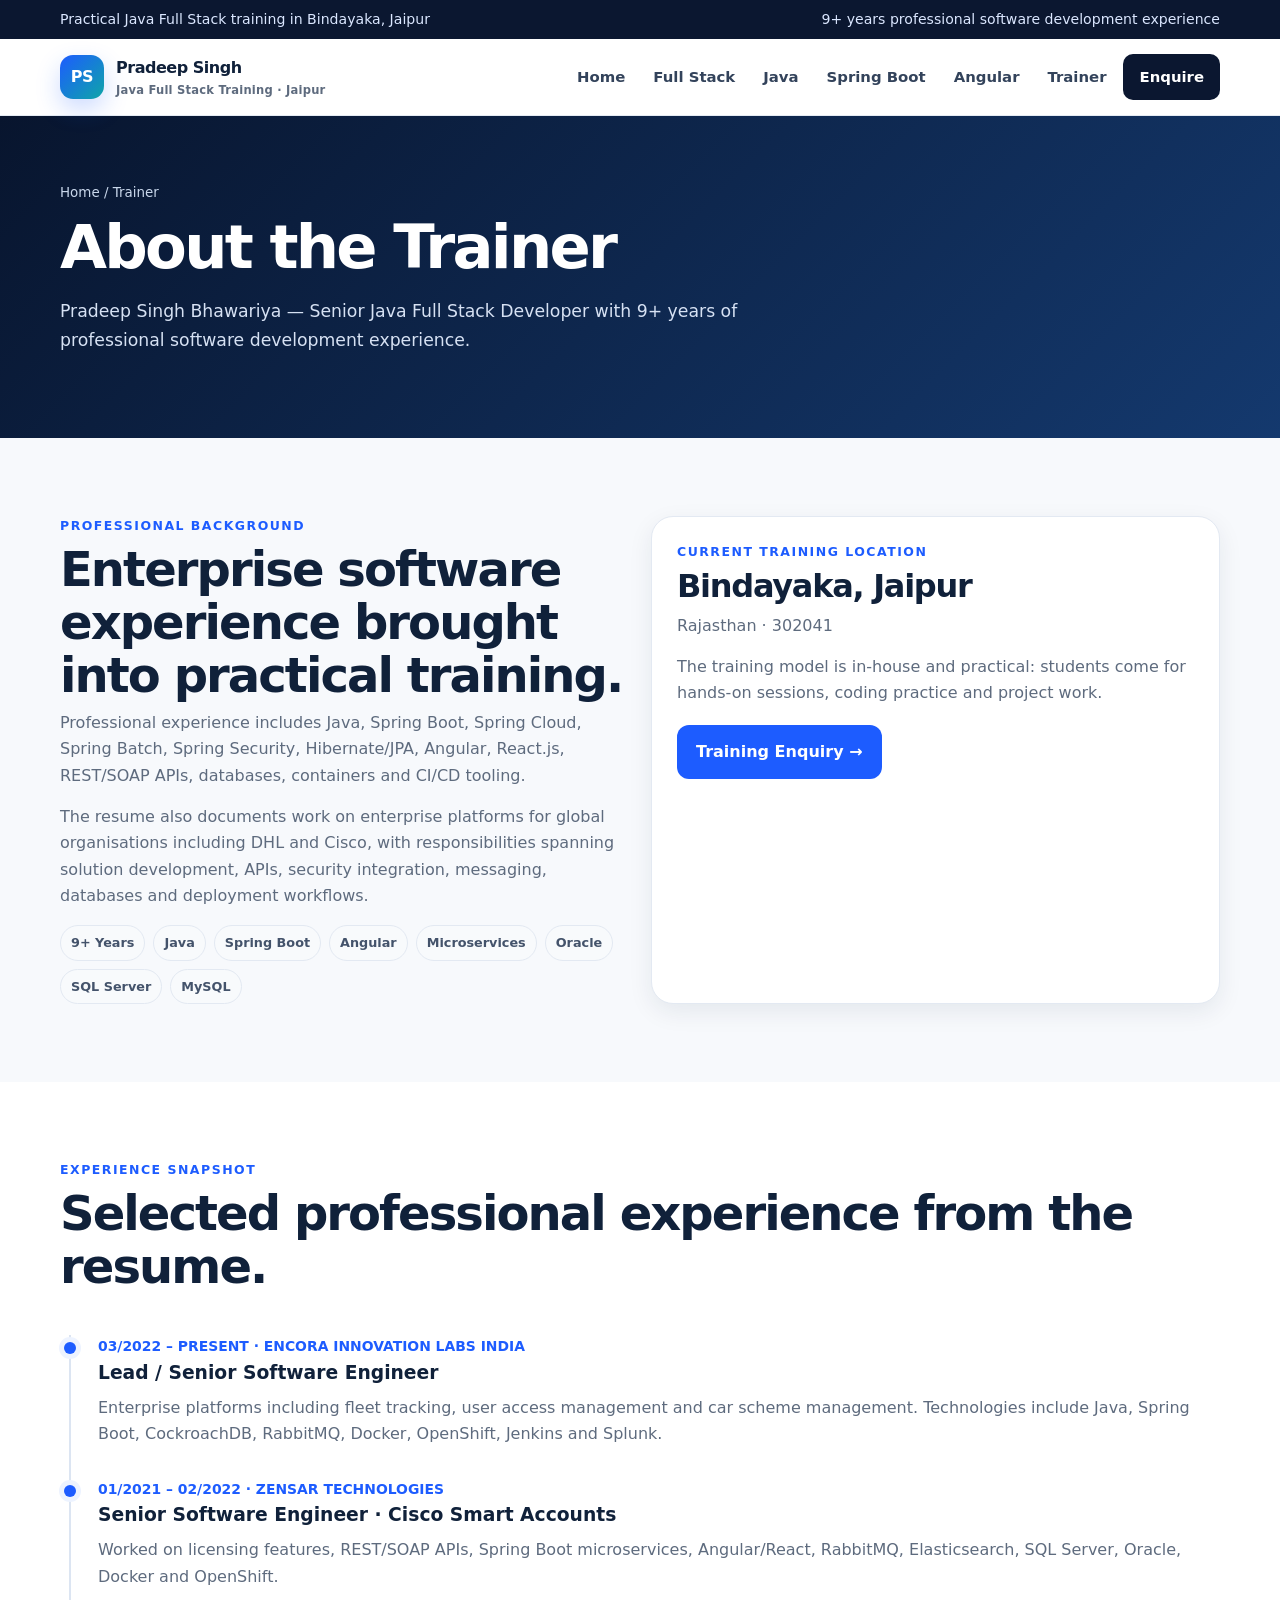
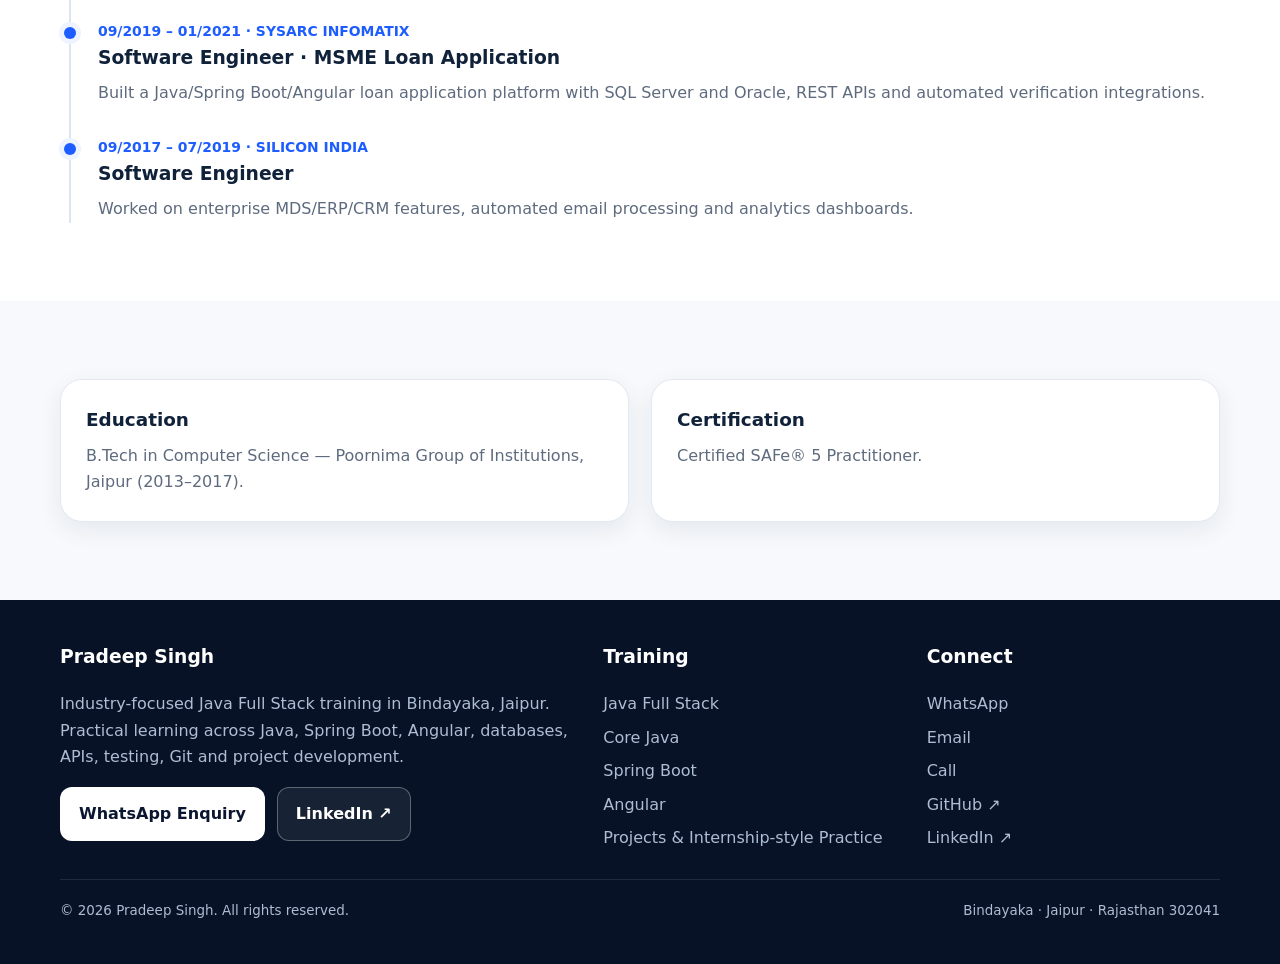
==== about.html @ 0e0c2e26 "'website'" ====
<!doctype html>
<html lang="en">
<head>
<meta charset="utf-8">
<meta name="viewport" content="width=device-width, initial-scale=1">
<meta name="theme-color" content="#0b1730">
<link rel="icon" href="data:image/svg+xml,%3Csvg xmlns='http://www.w3.org/2000/svg' viewBox='0 0 64 64'%3E%3Crect width='64' height='64' rx='16' fill='%231d5cff'/%3E%3Ctext x='32' y='41' text-anchor='middle' font-family='Arial' font-size='25' font-weight='700' fill='white'%3EPS%3C/text%3E%3C/svg%3E">
<link rel="stylesheet" href="styles.css">
<title>About Pradeep Singh | Java Full Stack Developer & Trainer Jaipur</title>
<meta name="description" content="About Pradeep Singh Bhawariya, Senior Java Full Stack Developer with 9+ years of experience across Java, Spring Boot, Angular, microservices, databases and enterprise software development.">
<link rel="canonical" href="https://psrofficial07.github.io/java-fullstack-training/about.html">
<meta property="og:type" content="website">
<meta property="og:title" content="About Pradeep Singh | Java Full Stack Developer & Trainer Jaipur">
<meta property="og:description" content="About Pradeep Singh Bhawariya, Senior Java Full Stack Developer with 9+ years of experience across Java, Spring Boot, Angular, microservices, databases and enterprise software development.">
<meta property="og:url" content="https://psrofficial07.github.io/java-fullstack-training/about.html">

</head>
<body>
<div class="topbar"><div class="container"><span>Practical Java Full Stack training in Bindayaka, Jaipur</span><span>9+ years professional software development experience</span></div></div>

<header class="header">
  <div class="container nav-wrap">
    <a class="brand" href="index.html" aria-label="Pradeep Singh Java Full Stack Training home">
      <span class="logo">PS</span>
      <span>Pradeep Singh<small>Java Full Stack Training · Jaipur</small></span>
    </a>
    <button class="menu-toggle" aria-label="Open navigation" aria-expanded="false">☰</button>
    <nav class="site-nav" aria-label="Main navigation">
      <a href="index.html">Home</a>
      <a href="full-stack-training.html">Full Stack</a>
      <a href="java-training-jaipur.html">Java</a>
      <a href="spring-boot-training-jaipur.html">Spring Boot</a>
      <a href="angular-training-jaipur.html">Angular</a>
      <a href="about.html">Trainer</a>
      <a class="nav-cta" href="contact.html">Enquire</a>
    </nav>
  </div>
</header>
<main><section class="page-hero"><div class="container"><div class="breadcrumb">Home / Trainer</div><h1>About the Trainer</h1><p>Pradeep Singh Bhawariya — Senior Java Full Stack Developer with 9+ years of professional software development experience.</p></div></section><section class="section"><div class="container grid-2"><div><div class="kicker">Professional background</div><h2>Enterprise software experience brought into practical training.</h2><p class="section-intro">Professional experience includes Java, Spring Boot, Spring Cloud, Spring Batch, Spring Security, Hibernate/JPA, Angular, React.js, REST/SOAP APIs, databases, containers and CI/CD tooling.</p><p class="section-intro" style="margin-top:15px">The resume also documents work on enterprise platforms for global organisations including DHL and Cisco, with responsibilities spanning solution development, APIs, security integration, messaging, databases and deployment workflows.</p><div class="pill-row"><span class="pill">9+ Years</span><span class="pill">Java</span><span class="pill">Spring Boot</span><span class="pill">Angular</span><span class="pill">Microservices</span><span class="pill">Oracle</span><span class="pill">SQL Server</span><span class="pill">MySQL</span></div></div><div class="card"><div class="kicker">Current training location</div><h2 style="font-size:2rem">Bindayaka, Jaipur</h2><p>Rajasthan · 302041</p><p style="margin-top:15px;color:var(--muted)">The training model is in-house and practical: students come for hands-on sessions, coding practice and project work.</p><a class="btn btn-blue" style="margin-top:18px" href="contact.html">Training Enquiry →</a></div></div></section><section class="section alt"><div class="container"><div class="section-head"><div><div class="kicker">Experience snapshot</div><h2>Selected professional experience from the resume.</h2></div></div><div class="timeline"><div class="timeline-item"><div class="meta">03/2022 – PRESENT · ENCORA INNOVATION LABS INDIA</div><h3>Lead / Senior Software Engineer</h3><p>Enterprise platforms including fleet tracking, user access management and car scheme management. Technologies include Java, Spring Boot, CockroachDB, RabbitMQ, Docker, OpenShift, Jenkins and Splunk.</p></div><div class="timeline-item"><div class="meta">01/2021 – 02/2022 · ZENSAR TECHNOLOGIES</div><h3>Senior Software Engineer · Cisco Smart Accounts</h3><p>Worked on licensing features, REST/SOAP APIs, Spring Boot microservices, Angular/React, RabbitMQ, Elasticsearch, SQL Server, Oracle, Docker and OpenShift.</p></div><div class="timeline-item"><div class="meta">09/2019 – 01/2021 · SYSARC INFOMATIX</div><h3>Software Engineer · MSME Loan Application</h3><p>Built a Java/Spring Boot/Angular loan application platform with SQL Server and Oracle, REST APIs and automated verification integrations.</p></div><div class="timeline-item"><div class="meta">09/2017 – 07/2019 · SILICON INDIA</div><h3>Software Engineer</h3><p>Worked on enterprise MDS/ERP/CRM features, automated email processing and analytics dashboards.</p></div></div></div></section><section class="section"><div class="container"><div class="grid-2"><div class="card"><h3>Education</h3><p>B.Tech in Computer Science — Poornima Group of Institutions, Jaipur (2013–2017).</p></div><div class="card"><h3>Certification</h3><p>Certified SAFe® 5 Practitioner.</p></div></div></div></section></main>

<footer class="footer">
  <div class="container">
    <div class="footer-grid">
      <div>
        <h3>Pradeep Singh</h3>
        <p>Industry-focused Java Full Stack training in Bindayaka, Jaipur. Practical learning across Java, Spring Boot, Angular, databases, APIs, testing, Git and project development.</p>
        <div class="actions" style="margin-top:16px">
          <a class="btn btn-primary" data-whatsapp data-message="Hi Pradeep, I found your website and would like to discuss Java Full Stack training in Jaipur.">WhatsApp Enquiry</a>
          <a class="btn btn-outline" data-linkedin target="_blank" rel="noopener">LinkedIn ↗</a>
        </div>
      </div>
      <div>
        <h3>Training</h3>
        <div class="footer-links">
          <a href="full-stack-training.html">Java Full Stack</a>
          <a href="java-training-jaipur.html">Core Java</a>
          <a href="spring-boot-training-jaipur.html">Spring Boot</a>
          <a href="angular-training-jaipur.html">Angular</a>
          <a href="projects.html">Projects & Internship-style Practice</a>
        </div>
      </div>
      <div>
        <h3>Connect</h3>
        <div class="footer-links">
          <a data-whatsapp data-message="Hi Pradeep, I would like to enquire about your training.">WhatsApp</a>
          <a data-email>Email</a>
          <a data-phone>Call</a>
          <a data-github target="_blank" rel="noopener">GitHub ↗</a>
          <a data-linkedin target="_blank" rel="noopener">LinkedIn ↗</a>
        </div>
      </div>
    </div>
    <div class="footer-bottom">
      <span>© <span data-year></span> Pradeep Singh. All rights reserved.</span>
      <span>Bindayaka · Jaipur · Rajasthan 302041</span>
    </div>
  </div>
</footer>
<script src="site-config.js"></script><script src="script.js"></script>
</body></html>
---- styles.css ----
:root {
  --ink: #10213a;
  --muted: #5e6b7e;
  --paper: #f7f9fc;
  --white: #ffffff;
  --line: #e3e9f2;
  --navy: #0b1730;
  --blue: #1d5cff;
  --cyan: #0ea5a8;
  --gold: #f3b63f;
  --shadow: 0 18px 55px rgba(16, 33, 58, .10);
  --shadow-sm: 0 8px 24px rgba(16, 33, 58, .08);
  --radius: 22px;
  --max: 1160px;
}
* { box-sizing: border-box; }
html { scroll-behavior: smooth; }
body { margin:0; font-family: Inter, ui-sans-serif, system-ui, -apple-system, BlinkMacSystemFont, "Segoe UI", sans-serif; color:var(--ink); background:var(--paper); line-height:1.65; }
a { color:inherit; text-decoration:none; }
img { max-width:100%; }
.container { width:min(var(--max), calc(100% - 40px)); margin:auto; }
.topbar { background:var(--navy); color:#dbe7ff; font-size:.88rem; }
.topbar .container { display:flex; justify-content:space-between; gap:18px; padding:8px 0; }
.header { position:sticky; top:0; z-index:50; background:rgba(255,255,255,.94); backdrop-filter:blur(14px); border-bottom:1px solid rgba(227,233,242,.9); }
.nav-wrap { display:flex; align-items:center; justify-content:space-between; min-height:76px; gap:24px; }
.brand { display:flex; align-items:center; gap:12px; font-weight:850; letter-spacing:-.03em; }
.logo { width:44px; height:44px; border-radius:13px; display:grid; place-items:center; color:white; background:linear-gradient(135deg,var(--blue),var(--cyan)); box-shadow:0 10px 25px rgba(29,92,255,.22); }
.brand small { display:block; color:var(--muted); font-weight:600; font-size:.72rem; letter-spacing:.02em; }
.site-nav { display:flex; align-items:center; gap:6px; }
.site-nav a { padding:9px 11px; color:#33435b; font-weight:650; font-size:.93rem; border-radius:10px; }
.site-nav a:hover { background:#eef4ff; color:var(--blue); }
.nav-cta { background:var(--navy)!important; color:#fff!important; padding:11px 16px!important; }
.menu-toggle { display:none; border:0; background:#edf2f9; padding:10px 12px; border-radius:10px; font-size:1.15rem; }
.hero { position:relative; overflow:hidden; background:linear-gradient(135deg,#08152e 0%,#102957 55%,#0e6e78 100%); color:white; padding:84px 0 78px; }
.hero:before,.hero:after { content:""; position:absolute; border-radius:50%; filter:blur(2px); opacity:.24; }
.hero:before { width:420px; height:420px; right:-160px; top:-190px; background:#43d7d1; }
.hero:after { width:340px; height:340px; left:-180px; bottom:-210px; background:#4377ff; }
.hero-grid { position:relative; z-index:1; display:grid; grid-template-columns:1.25fr .75fr; gap:55px; align-items:center; }
.eyebrow { display:inline-flex; gap:8px; align-items:center; border:1px solid rgba(255,255,255,.2); background:rgba(255,255,255,.08); padding:7px 11px; border-radius:999px; font-size:.82rem; font-weight:750; color:#dceaff; }
.hero h1 { font-size:clamp(2.55rem,6vw,5rem); line-height:1.02; letter-spacing:-.055em; margin:18px 0 20px; max-width:800px; }
.hero h1 span { color:#71e5df; }
.hero p.lead { color:#d9e4f7; font-size:1.12rem; max-width:760px; margin:0 0 28px; }
.actions { display:flex; flex-wrap:wrap; gap:12px; }
.btn { display:inline-flex; align-items:center; justify-content:center; gap:8px; padding:13px 18px; border-radius:12px; font-weight:800; border:1px solid transparent; transition:.2s ease; }
.btn-primary { background:#fff; color:var(--navy); }
.btn-primary:hover { transform:translateY(-2px); box-shadow:0 12px 30px rgba(0,0,0,.18); }
.btn-outline { color:#fff; border-color:rgba(255,255,255,.3); background:rgba(255,255,255,.07); }
.btn-outline:hover { background:rgba(255,255,255,.14); }
.btn-blue { background:var(--blue); color:white; }
.btn-dark { background:var(--navy); color:#fff; }
.hero-card { background:rgba(255,255,255,.09); border:1px solid rgba(255,255,255,.15); border-radius:24px; padding:26px; box-shadow:0 25px 70px rgba(0,0,0,.18); }
.hero-card h3 { margin:0 0 16px; font-size:1.05rem; }
.mini-stat-grid { display:grid; grid-template-columns:1fr 1fr; gap:10px; }
.mini-stat { background:rgba(255,255,255,.08); border-radius:16px; padding:16px; }
.mini-stat strong { display:block; font-size:1.6rem; }
.mini-stat span { color:#cbd9ef; font-size:.82rem; }
.section { padding:78px 0; }
.section.alt { background:#fff; }
.section-head { display:flex; justify-content:space-between; gap:30px; align-items:end; margin-bottom:34px; }
.kicker { color:var(--blue); font-weight:850; font-size:.78rem; text-transform:uppercase; letter-spacing:.12em; }
.section h2 { margin:7px 0 8px; font-size:clamp(1.9rem,4vw,3rem); letter-spacing:-.04em; line-height:1.1; }
.section-intro { color:var(--muted); max-width:700px; margin:0; }
.grid-3 { display:grid; grid-template-columns:repeat(3,1fr); gap:20px; }
.grid-2 { display:grid; grid-template-columns:repeat(2,1fr); gap:22px; }
.card { background:#fff; border:1px solid var(--line); border-radius:var(--radius); padding:25px; box-shadow:var(--shadow-sm); }
.card:hover { transform:translateY(-2px); box-shadow:var(--shadow); transition:.2s ease; }
.icon { width:45px; height:45px; border-radius:13px; display:grid; place-items:center; background:#edf3ff; color:var(--blue); font-weight:900; margin-bottom:16px; }
.card h3 { margin:0 0 8px; font-size:1.15rem; }
.card p { margin:0; color:var(--muted); }
.pill-row { display:flex; flex-wrap:wrap; gap:8px; margin-top:16px; }
.pill { border:1px solid var(--line); background:#f8fafc; border-radius:999px; padding:6px 10px; font-size:.8rem; font-weight:750; color:#44536b; }
.stats { display:grid; grid-template-columns:repeat(4,1fr); gap:14px; margin-top:-38px; position:relative; z-index:3; }
.stat { background:#fff; border:1px solid var(--line); border-radius:18px; padding:22px; box-shadow:var(--shadow); }
.stat strong { display:block; font-size:2rem; letter-spacing:-.04em; }
.stat span { color:var(--muted); font-size:.86rem; }
.course-card { display:flex; flex-direction:column; min-height:100%; }
.course-top { display:flex; justify-content:space-between; gap:10px; align-items:start; }
.course-tag { color:var(--blue); background:#edf3ff; border-radius:999px; padding:5px 9px; font-size:.74rem; font-weight:850; white-space:nowrap; }
.checklist { list-style:none; padding:0; margin:18px 0 0; }
.checklist li { padding:8px 0 8px 26px; position:relative; color:#43526a; }
.checklist li:before { content:"✓"; position:absolute; left:0; top:8px; color:var(--cyan); font-weight:900; }
.timeline { border-left:2px solid #dce5f2; margin-left:9px; padding-left:27px; }
.timeline-item { position:relative; padding-bottom:30px; }
.timeline-item:last-child { padding-bottom:0; }
.timeline-item:before { content:""; width:12px; height:12px; border-radius:50%; background:var(--blue); position:absolute; left:-34px; top:7px; box-shadow:0 0 0 5px #edf3ff; }
.timeline-item h3 { margin:0 0 4px; }
.timeline-item .meta { color:var(--blue); font-weight:750; font-size:.87rem; }
.timeline-item p { color:var(--muted); margin:6px 0 0; }
.quote { background:linear-gradient(135deg,#eef5ff,#effcfb); border:1px solid #d9e8f2; padding:25px; border-radius:22px; }
.quote strong { display:block; margin-top:14px; }
.faq details { border-bottom:1px solid var(--line); padding:17px 0; }
.faq summary { cursor:pointer; font-weight:800; }
.faq p { color:var(--muted); margin:10px 0 0; }
.cta { background:linear-gradient(135deg,var(--navy),#173d76); color:white; border-radius:30px; padding:45px; display:flex; align-items:center; justify-content:space-between; gap:30px; overflow:hidden; position:relative; }
.cta h2 { margin:0 0 8px; font-size:2.2rem; }
.cta p { margin:0; color:#d3def0; max-width:700px; }
.footer { background:#071226; color:#aebdd3; padding:42px 0; }
.footer-grid { display:grid; grid-template-columns:1.4fr .8fr .8fr; gap:30px; }
.footer h3 { color:#fff; margin-top:0; }
.footer a:hover { color:#fff; }
.footer-links { display:grid; gap:7px; }
.footer-bottom { border-top:1px solid rgba(255,255,255,.1); margin-top:28px; padding-top:20px; display:flex; justify-content:space-between; gap:20px; font-size:.84rem; }
.page-hero { background:linear-gradient(135deg,#08152e,#14396e); color:#fff; padding:66px 0; }
.page-hero h1 { font-size:clamp(2.2rem,5vw,3.8rem); line-height:1.05; letter-spacing:-.045em; margin:12px 0; }
.page-hero p { color:#d6e1f3; max-width:780px; font-size:1.08rem; }
.breadcrumb { font-size:.84rem; color:#c9d7eb; }
.feature-list { display:grid; grid-template-columns:repeat(2,1fr); gap:12px; }
.feature-list div { background:#fff; border:1px solid var(--line); border-radius:14px; padding:15px 17px; font-weight:700; }
.feature-list div span { color:var(--muted); display:block; font-weight:500; font-size:.86rem; margin-top:2px; }
.contact-box { display:grid; grid-template-columns:1fr 1fr; gap:20px; }
.contact-item { display:flex; gap:14px; align-items:flex-start; padding:20px; border:1px solid var(--line); border-radius:18px; background:#fff; }
.contact-item .icon { margin:0; flex:0 0 auto; }
.reveal { opacity:0; transform:translateY(14px); transition:opacity .55s ease, transform .55s ease; }
.reveal.visible { opacity:1; transform:none; }
.note { font-size:.86rem; color:var(--muted); background:#f4f7fb; border-left:4px solid var(--cyan); padding:14px 16px; border-radius:10px; }
@media (max-width:900px){
  .hero-grid,.grid-3,.grid-2,.footer-grid,.contact-box { grid-template-columns:1fr; }
  .stats { grid-template-columns:repeat(2,1fr); }
  .section-head { display:block; }
  .site-nav { display:none; position:absolute; top:76px; left:0; right:0; background:#fff; padding:12px 20px 18px; border-bottom:1px solid var(--line); box-shadow:var(--shadow-sm); }
  .site-nav.open { display:grid; }
  .menu-toggle { display:block; }
  .topbar .container { justify-content:center; text-align:center; }
  .feature-list { grid-template-columns:1fr; }
}
@media (max-width:600px){
  .container { width:min(var(--max), calc(100% - 28px)); }
  .hero { padding:60px 0 65px; }
  .hero h1 { font-size:2.55rem; }
  .stats { margin-top:-25px; grid-template-columns:1fr 1fr; }
  .stat { padding:16px; }
  .stat strong { font-size:1.55rem; }
  .cta { padding:30px 22px; display:block; }
  .cta .actions { margin-top:20px; }
  .footer-bottom { display:block; }
}
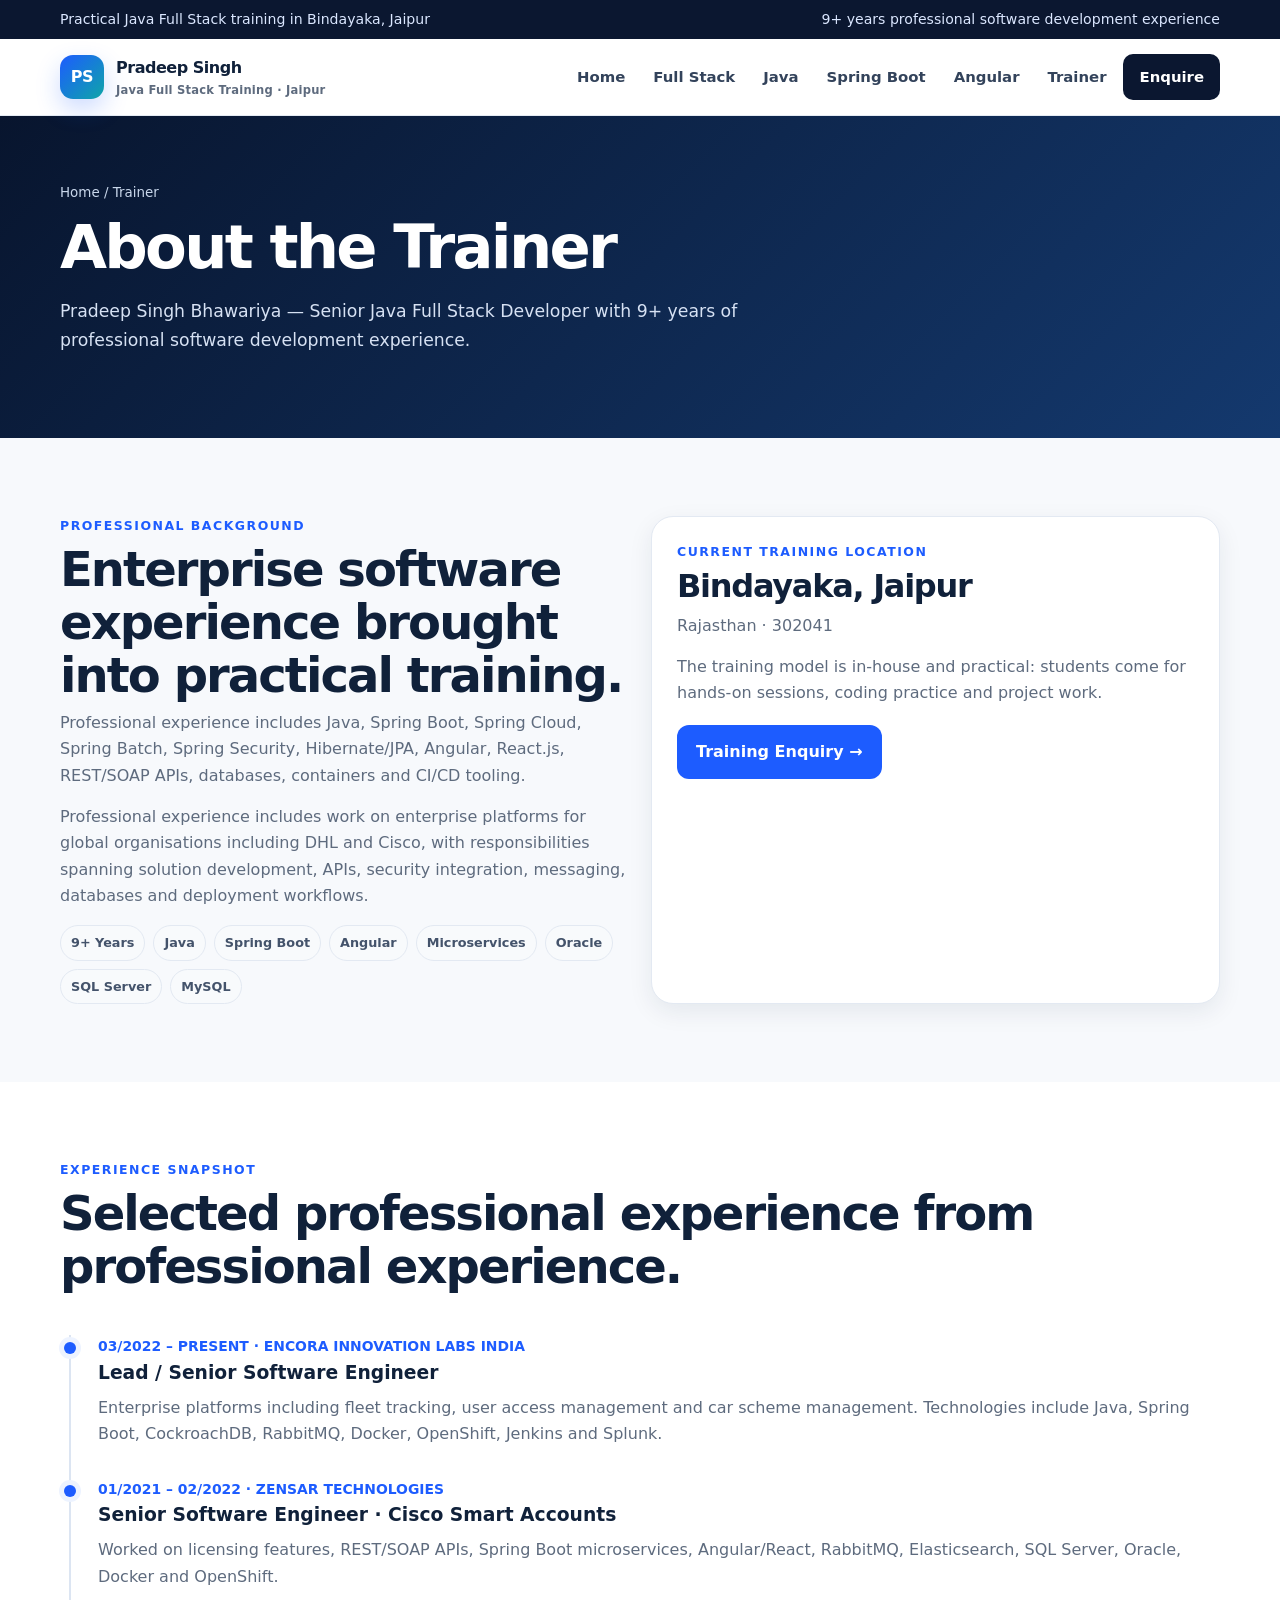
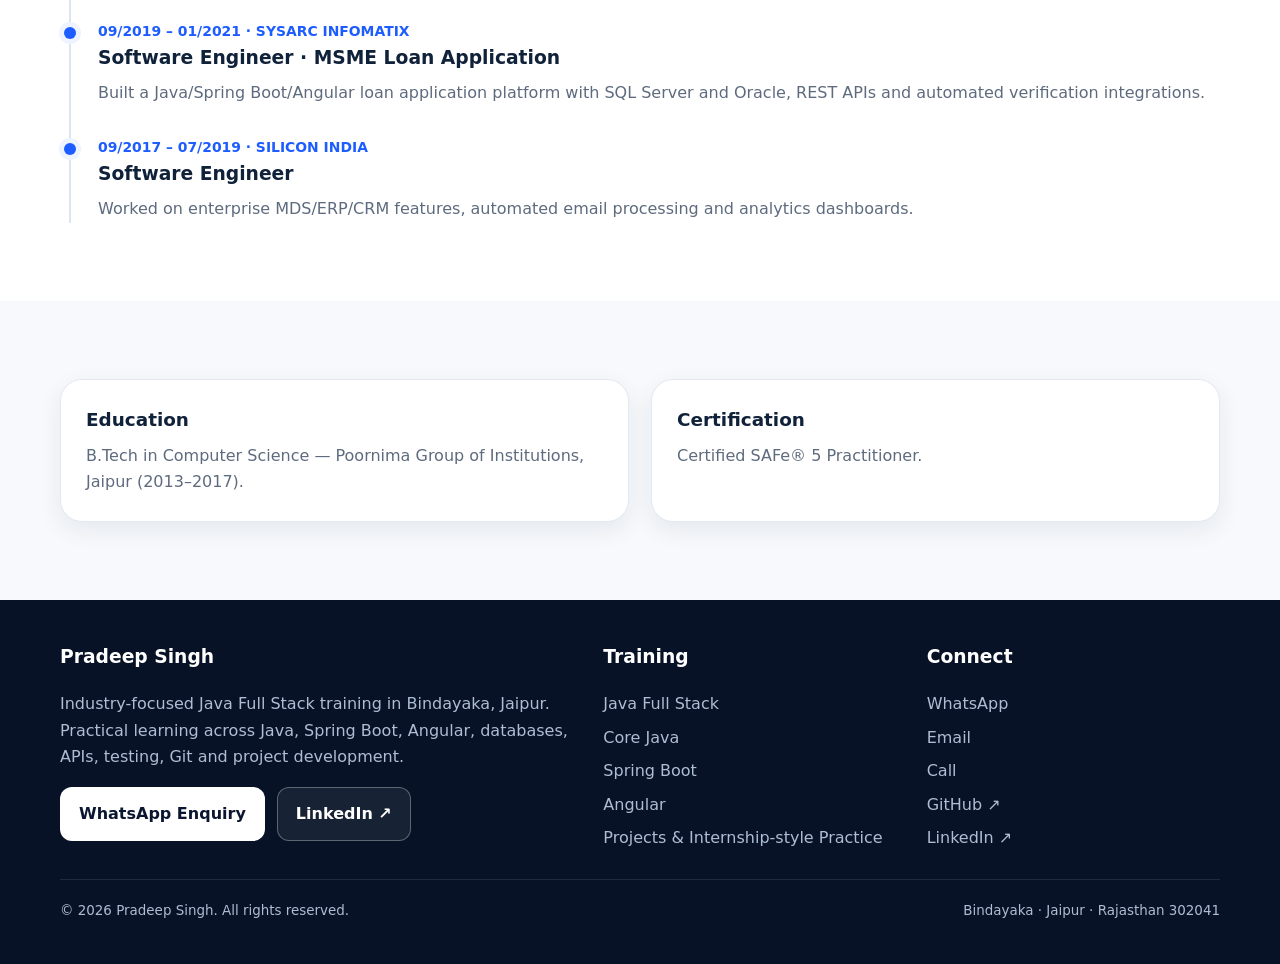
==== commit 454f1db3: "'website'" ====
--- a/about.html
+++ b/about.html
@@ -6,14 +6,15 @@
 <meta name="theme-color" content="#0b1730">
 <link rel="icon" href="data:image/svg+xml,%3Csvg xmlns='http://www.w3.org/2000/svg' viewBox='0 0 64 64'%3E%3Crect width='64' height='64' rx='16' fill='%231d5cff'/%3E%3Ctext x='32' y='41' text-anchor='middle' font-family='Arial' font-size='25' font-weight='700' fill='white'%3EPS%3C/text%3E%3C/svg%3E">
 <link rel="stylesheet" href="styles.css">
-<title>About Pradeep Singh | Java Full Stack Developer & Trainer Jaipur</title>
-<meta name="description" content="About Pradeep Singh Bhawariya, Senior Java Full Stack Developer with 9+ years of experience across Java, Spring Boot, Angular, microservices, databases and enterprise software development.">
+<title>About Pradeep Singh | Java Full Stack Trainer in Jaipur</title>
+<meta name="description" content="Meet Pradeep Singh Bhawariya, a Senior Java Full Stack Developer with 9+ years of experience in Java, Spring Boot, Angular, microservices, databases and enterprise software.">
 <link rel="canonical" href="https://psrofficial07.github.io/java-fullstack-training/about.html">
 <meta property="og:type" content="website">
-<meta property="og:title" content="About Pradeep Singh | Java Full Stack Developer & Trainer Jaipur">
-<meta property="og:description" content="About Pradeep Singh Bhawariya, Senior Java Full Stack Developer with 9+ years of experience across Java, Spring Boot, Angular, microservices, databases and enterprise software development.">
+<meta property="og:title" content="About Pradeep Singh | Java Full Stack Trainer in Jaipur">
+<meta property="og:description" content="Meet Pradeep Singh Bhawariya, a Senior Java Full Stack Developer with 9+ years of experience in Java, Spring Boot, Angular, microservices, databases and enterprise software.">
 <meta property="og:url" content="https://psrofficial07.github.io/java-fullstack-training/about.html">
 
+<script type="application/ld+json">{"@context":"https://schema.org","@type":"BreadcrumbList","itemListElement":[{"@type":"ListItem","position":1,"name":"Home","item":"https://psrofficial07.github.io/java-fullstack-training/"},{"@type":"ListItem","position":2,"name":"Java Full Stack Trainer in Jaipur","item":"https://psrofficial07.github.io/java-fullstack-training/about.html"}]}</script>
 </head>
 <body>
 <div class="topbar"><div class="container"><span>Practical Java Full Stack training in Bindayaka, Jaipur</span><span>9+ years professional software development experience</span></div></div>
@@ -36,7 +37,7 @@
     </nav>
   </div>
 </header>
-<main><section class="page-hero"><div class="container"><div class="breadcrumb">Home / Trainer</div><h1>About the Trainer</h1><p>Pradeep Singh Bhawariya — Senior Java Full Stack Developer with 9+ years of professional software development experience.</p></div></section><section class="section"><div class="container grid-2"><div><div class="kicker">Professional background</div><h2>Enterprise software experience brought into practical training.</h2><p class="section-intro">Professional experience includes Java, Spring Boot, Spring Cloud, Spring Batch, Spring Security, Hibernate/JPA, Angular, React.js, REST/SOAP APIs, databases, containers and CI/CD tooling.</p><p class="section-intro" style="margin-top:15px">The resume also documents work on enterprise platforms for global organisations including DHL and Cisco, with responsibilities spanning solution development, APIs, security integration, messaging, databases and deployment workflows.</p><div class="pill-row"><span class="pill">9+ Years</span><span class="pill">Java</span><span class="pill">Spring Boot</span><span class="pill">Angular</span><span class="pill">Microservices</span><span class="pill">Oracle</span><span class="pill">SQL Server</span><span class="pill">MySQL</span></div></div><div class="card"><div class="kicker">Current training location</div><h2 style="font-size:2rem">Bindayaka, Jaipur</h2><p>Rajasthan · 302041</p><p style="margin-top:15px;color:var(--muted)">The training model is in-house and practical: students come for hands-on sessions, coding practice and project work.</p><a class="btn btn-blue" style="margin-top:18px" href="contact.html">Training Enquiry →</a></div></div></section><section class="section alt"><div class="container"><div class="section-head"><div><div class="kicker">Experience snapshot</div><h2>Selected professional experience from the resume.</h2></div></div><div class="timeline"><div class="timeline-item"><div class="meta">03/2022 – PRESENT · ENCORA INNOVATION LABS INDIA</div><h3>Lead / Senior Software Engineer</h3><p>Enterprise platforms including fleet tracking, user access management and car scheme management. Technologies include Java, Spring Boot, CockroachDB, RabbitMQ, Docker, OpenShift, Jenkins and Splunk.</p></div><div class="timeline-item"><div class="meta">01/2021 – 02/2022 · ZENSAR TECHNOLOGIES</div><h3>Senior Software Engineer · Cisco Smart Accounts</h3><p>Worked on licensing features, REST/SOAP APIs, Spring Boot microservices, Angular/React, RabbitMQ, Elasticsearch, SQL Server, Oracle, Docker and OpenShift.</p></div><div class="timeline-item"><div class="meta">09/2019 – 01/2021 · SYSARC INFOMATIX</div><h3>Software Engineer · MSME Loan Application</h3><p>Built a Java/Spring Boot/Angular loan application platform with SQL Server and Oracle, REST APIs and automated verification integrations.</p></div><div class="timeline-item"><div class="meta">09/2017 – 07/2019 · SILICON INDIA</div><h3>Software Engineer</h3><p>Worked on enterprise MDS/ERP/CRM features, automated email processing and analytics dashboards.</p></div></div></div></section><section class="section"><div class="container"><div class="grid-2"><div class="card"><h3>Education</h3><p>B.Tech in Computer Science — Poornima Group of Institutions, Jaipur (2013–2017).</p></div><div class="card"><h3>Certification</h3><p>Certified SAFe® 5 Practitioner.</p></div></div></div></section></main>
+<main><section class="page-hero"><div class="container"><div class="breadcrumb">Home / Trainer</div><h1>About the Trainer</h1><p>Pradeep Singh Bhawariya — Senior Java Full Stack Developer with 9+ years of professional software development experience.</p></div></section><section class="section"><div class="container grid-2"><div><div class="kicker">Professional background</div><h2>Enterprise software experience brought into practical training.</h2><p class="section-intro">Professional experience includes Java, Spring Boot, Spring Cloud, Spring Batch, Spring Security, Hibernate/JPA, Angular, React.js, REST/SOAP APIs, databases, containers and CI/CD tooling.</p><p class="section-intro" style="margin-top:15px">Professional experience includes work on enterprise platforms for global organisations including DHL and Cisco, with responsibilities spanning solution development, APIs, security integration, messaging, databases and deployment workflows.</p><div class="pill-row"><span class="pill">9+ Years</span><span class="pill">Java</span><span class="pill">Spring Boot</span><span class="pill">Angular</span><span class="pill">Microservices</span><span class="pill">Oracle</span><span class="pill">SQL Server</span><span class="pill">MySQL</span></div></div><div class="card"><div class="kicker">Current training location</div><h2 style="font-size:2rem">Bindayaka, Jaipur</h2><p>Rajasthan · 302041</p><p style="margin-top:15px;color:var(--muted)">The training model is in-house and practical: students come for hands-on sessions, coding practice and project work.</p><a class="btn btn-blue" style="margin-top:18px" href="contact.html">Training Enquiry →</a></div></div></section><section class="section alt"><div class="container"><div class="section-head"><div><div class="kicker">Experience snapshot</div><h2>Selected professional experience from professional experience.</h2></div></div><div class="timeline"><div class="timeline-item"><div class="meta">03/2022 – PRESENT · ENCORA INNOVATION LABS INDIA</div><h3>Lead / Senior Software Engineer</h3><p>Enterprise platforms including fleet tracking, user access management and car scheme management. Technologies include Java, Spring Boot, CockroachDB, RabbitMQ, Docker, OpenShift, Jenkins and Splunk.</p></div><div class="timeline-item"><div class="meta">01/2021 – 02/2022 · ZENSAR TECHNOLOGIES</div><h3>Senior Software Engineer · Cisco Smart Accounts</h3><p>Worked on licensing features, REST/SOAP APIs, Spring Boot microservices, Angular/React, RabbitMQ, Elasticsearch, SQL Server, Oracle, Docker and OpenShift.</p></div><div class="timeline-item"><div class="meta">09/2019 – 01/2021 · SYSARC INFOMATIX</div><h3>Software Engineer · MSME Loan Application</h3><p>Built a Java/Spring Boot/Angular loan application platform with SQL Server and Oracle, REST APIs and automated verification integrations.</p></div><div class="timeline-item"><div class="meta">09/2017 – 07/2019 · SILICON INDIA</div><h3>Software Engineer</h3><p>Worked on enterprise MDS/ERP/CRM features, automated email processing and analytics dashboards.</p></div></div></div></section><section class="section"><div class="container"><div class="grid-2"><div class="card"><h3>Education</h3><p>B.Tech in Computer Science — Poornima Group of Institutions, Jaipur (2013–2017).</p></div><div class="card"><h3>Certification</h3><p>Certified SAFe® 5 Practitioner.</p></div></div></div></section></main>
 
 <footer class="footer">
   <div class="container">
--- a/styles.css
+++ b/styles.css
@@ -134,3 +134,18 @@
   .cta .actions { margin-top:20px; }
   .footer-bottom { display:block; }
 }
+
+.text-link{display:inline-block;margin-top:12px;font-weight:700;text-decoration:none}
+.text-link:hover{text-decoration:underline}
+
+
+/* Student-first conversion section */
+.student-start { background:linear-gradient(180deg,#f7faff 0%,#ffffff 100%); }
+.student-card { position:relative; overflow:hidden; }
+.student-step { width:44px; height:44px; display:grid; place-items:center; border-radius:14px; background:linear-gradient(135deg,#1d5cff,#00a8a8); color:#fff; font-weight:900; margin-bottom:18px; box-shadow:0 10px 24px rgba(29,92,255,.18); }
+.student-card h3 { font-size:1.25rem; }
+.student-card p { font-size:1rem; line-height:1.72; }
+.student-cta { margin-top:24px; padding:22px 24px; border:1px solid #cfe0ff; background:#fff; border-radius:20px; box-shadow:0 14px 35px rgba(20,48,90,.08); display:flex; align-items:center; justify-content:space-between; gap:20px; }
+.student-cta strong { display:block; font-size:1.1rem; }
+.student-cta span { display:block; color:var(--muted); margin-top:4px; }
+@media(max-width:700px){ .student-cta{display:block}.student-cta .btn{margin-top:16px;width:100%} }
